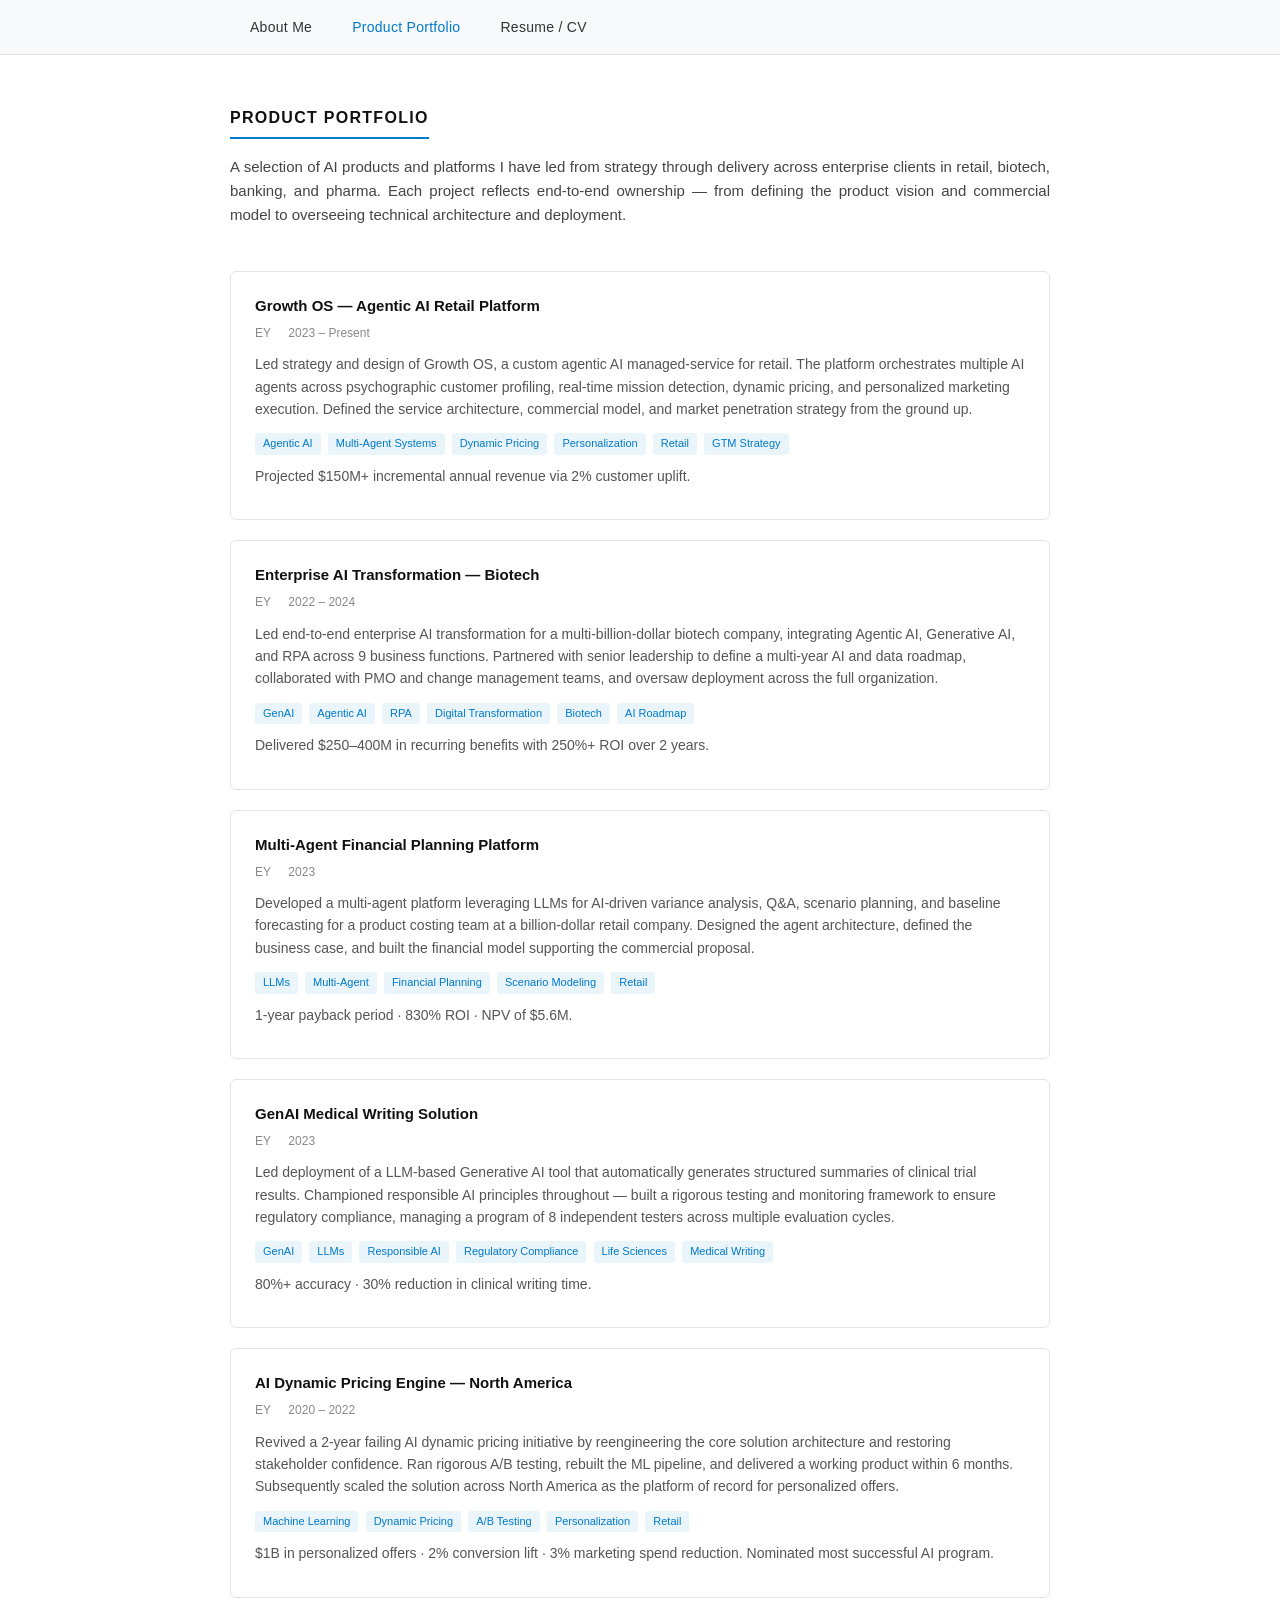
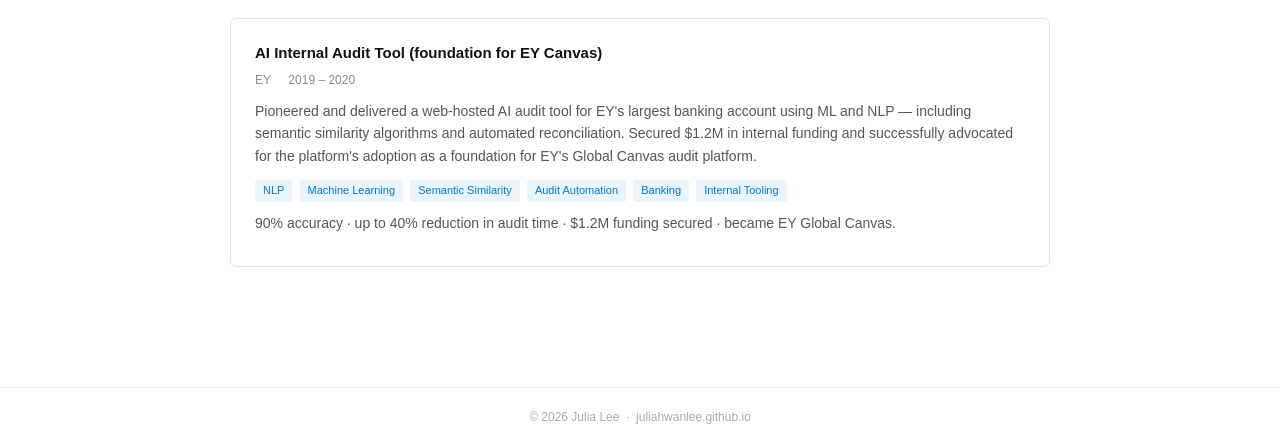
==== portfolio.html @ 1d475857 "Initial personal website" ====
<!DOCTYPE html>
<html lang="en">
<head>
  <meta charset="UTF-8" />
  <meta name="viewport" content="width=device-width, initial-scale=1.0" />
  <title>Product Portfolio — Julia Lee</title>
  <link rel="stylesheet" href="style.css" />
</head>
<body>

<nav>
  <ul>
    <li><a href="index.html">About Me</a></li>
    <li><a href="portfolio.html" class="active">Product Portfolio</a></li>
    <li><a href="resume.html">Resume / CV</a></li>
  </ul>
</nav>

<div class="container">

  <section>
    <h2>Product Portfolio</h2>
    <p>
      A selection of AI products and platforms I have led from strategy through delivery across enterprise clients in retail, biotech, banking, and pharma. Each project reflects end-to-end ownership — from defining the product vision and commercial model to overseeing technical architecture and deployment.
    </p>
  </section>

  <div class="portfolio-grid">

    <div class="card">
      <h3>Growth OS — Agentic AI Retail Platform</h3>
      <div class="card-meta">
        <span>EY</span>
        <span>2023 – Present</span>
      </div>
      <p>
        Led strategy and design of Growth OS, a custom agentic AI managed-service for retail. The platform orchestrates multiple AI agents across psychographic customer profiling, real-time mission detection, dynamic pricing, and personalized marketing execution. Defined the service architecture, commercial model, and market penetration strategy from the ground up.
      </p>
      <div>
        <span class="tag">Agentic AI</span>
        <span class="tag">Multi-Agent Systems</span>
        <span class="tag">Dynamic Pricing</span>
        <span class="tag">Personalization</span>
        <span class="tag">Retail</span>
        <span class="tag">GTM Strategy</span>
      </div>
      <p class="impact">Projected $150M+ incremental annual revenue via 2% customer uplift.</p>
    </div>

    <div class="card">
      <h3>Enterprise AI Transformation — Biotech</h3>
      <div class="card-meta">
        <span>EY</span>
        <span>2022 – 2024</span>
      </div>
      <p>
        Led end-to-end enterprise AI transformation for a multi-billion-dollar biotech company, integrating Agentic AI, Generative AI, and RPA across 9 business functions. Partnered with senior leadership to define a multi-year AI and data roadmap, collaborated with PMO and change management teams, and oversaw deployment across the full organization.
      </p>
      <div>
        <span class="tag">GenAI</span>
        <span class="tag">Agentic AI</span>
        <span class="tag">RPA</span>
        <span class="tag">Digital Transformation</span>
        <span class="tag">Biotech</span>
        <span class="tag">AI Roadmap</span>
      </div>
      <p class="impact">Delivered $250–400M in recurring benefits with 250%+ ROI over 2 years.</p>
    </div>

    <div class="card">
      <h3>Multi-Agent Financial Planning Platform</h3>
      <div class="card-meta">
        <span>EY</span>
        <span>2023</span>
      </div>
      <p>
        Developed a multi-agent platform leveraging LLMs for AI-driven variance analysis, Q&amp;A, scenario planning, and baseline forecasting for a product costing team at a billion-dollar retail company. Designed the agent architecture, defined the business case, and built the financial model supporting the commercial proposal.
      </p>
      <div>
        <span class="tag">LLMs</span>
        <span class="tag">Multi-Agent</span>
        <span class="tag">Financial Planning</span>
        <span class="tag">Scenario Modeling</span>
        <span class="tag">Retail</span>
      </div>
      <p class="impact">1-year payback period · 830% ROI · NPV of $5.6M.</p>
    </div>

    <div class="card">
      <h3>GenAI Medical Writing Solution</h3>
      <div class="card-meta">
        <span>EY</span>
        <span>2023</span>
      </div>
      <p>
        Led deployment of a LLM-based Generative AI tool that automatically generates structured summaries of clinical trial results. Championed responsible AI principles throughout — built a rigorous testing and monitoring framework to ensure regulatory compliance, managing a program of 8 independent testers across multiple evaluation cycles.
      </p>
      <div>
        <span class="tag">GenAI</span>
        <span class="tag">LLMs</span>
        <span class="tag">Responsible AI</span>
        <span class="tag">Regulatory Compliance</span>
        <span class="tag">Life Sciences</span>
        <span class="tag">Medical Writing</span>
      </div>
      <p class="impact">80%+ accuracy · 30% reduction in clinical writing time.</p>
    </div>

    <div class="card">
      <h3>AI Dynamic Pricing Engine — North America</h3>
      <div class="card-meta">
        <span>EY</span>
        <span>2020 – 2022</span>
      </div>
      <p>
        Revived a 2-year failing AI dynamic pricing initiative by reengineering the core solution architecture and restoring stakeholder confidence. Ran rigorous A/B testing, rebuilt the ML pipeline, and delivered a working product within 6 months. Subsequently scaled the solution across North America as the platform of record for personalized offers.
      </p>
      <div>
        <span class="tag">Machine Learning</span>
        <span class="tag">Dynamic Pricing</span>
        <span class="tag">A/B Testing</span>
        <span class="tag">Personalization</span>
        <span class="tag">Retail</span>
      </div>
      <p class="impact">$1B in personalized offers · 2% conversion lift · 3% marketing spend reduction. Nominated most successful AI program.</p>
    </div>

    <div class="card">
      <h3>AI Internal Audit Tool (foundation for EY Canvas)</h3>
      <div class="card-meta">
        <span>EY</span>
        <span>2019 – 2020</span>
      </div>
      <p>
        Pioneered and delivered a web-hosted AI audit tool for EY's largest banking account using ML and NLP — including semantic similarity algorithms and automated reconciliation. Secured $1.2M in internal funding and successfully advocated for the platform's adoption as a foundation for EY's Global Canvas audit platform.
      </p>
      <div>
        <span class="tag">NLP</span>
        <span class="tag">Machine Learning</span>
        <span class="tag">Semantic Similarity</span>
        <span class="tag">Audit Automation</span>
        <span class="tag">Banking</span>
        <span class="tag">Internal Tooling</span>
      </div>
      <p class="impact">90% accuracy · up to 40% reduction in audit time · $1.2M funding secured · became EY Global Canvas.</p>
    </div>

  </div>

</div>

<footer>
  &copy; 2026 Julia Lee &nbsp;·&nbsp; juliahwanlee.github.io
</footer>

</body>
</html>
---- style.css ----
* {
  margin: 0;
  padding: 0;
  box-sizing: border-box;
}

body {
  font-family: "Helvetica Neue", Helvetica, Arial, sans-serif;
  font-size: 15px;
  color: #333;
  background-color: #fff;
  line-height: 1.6;
}

/* NAV */
nav {
  background-color: #f8f9fa;
  border-bottom: 1px solid #e0e0e0;
  position: sticky;
  top: 0;
  z-index: 100;
}

nav ul {
  display: flex;
  list-style: none;
  max-width: 860px;
  margin: 0 auto;
  padding: 0 20px;
}

nav ul li a {
  display: block;
  padding: 16px 20px;
  text-decoration: none;
  color: #333;
  font-size: 14px;
  font-weight: 500;
  letter-spacing: 0.02em;
  transition: color 0.2s;
}

nav ul li a:hover,
nav ul li a.active {
  color: #007acc;
}

/* MAIN CONTAINER */
.container {
  max-width: 860px;
  margin: 0 auto;
  padding: 50px 20px 80px;
}

/* PAGE HEADER */
.page-header {
  display: flex;
  align-items: flex-start;
  gap: 36px;
  margin-bottom: 40px;
  padding-bottom: 36px;
  border-bottom: 1px solid #e8e8e8;
}

.page-header img {
  width: 150px;
  height: 150px;
  border-radius: 50%;
  object-fit: cover;
  object-position: top;
  flex-shrink: 0;
  border: 3px solid #e8e8e8;
}

.page-header-text h1 {
  font-size: 26px;
  font-weight: 600;
  margin-bottom: 4px;
  color: #111;
}

.page-header-text .title {
  font-size: 14px;
  color: #666;
  margin-bottom: 14px;
}

.contact-links {
  display: flex;
  flex-wrap: wrap;
  gap: 8px;
  margin-top: 12px;
}

.contact-links a {
  color: #007acc;
  text-decoration: none;
  font-size: 13px;
  border: 1px solid #c8dff0;
  padding: 3px 10px;
  border-radius: 3px;
  transition: background 0.2s;
}

.contact-links a:hover {
  background-color: #eaf4fb;
}

/* SECTIONS */
section {
  margin-bottom: 44px;
}

section h2 {
  font-size: 16px;
  font-weight: 600;
  text-transform: uppercase;
  letter-spacing: 0.08em;
  color: #111;
  margin-bottom: 16px;
  padding-bottom: 6px;
  border-bottom: 2px solid #007acc;
  display: inline-block;
}

p {
  text-align: justify;
  color: #444;
  margin-bottom: 12px;
}

/* HIGHLIGHTS */
.highlights {
  list-style: none;
  padding: 0;
  margin-bottom: 0;
}

.highlights li {
  padding: 8px 0 8px 18px;
  border-bottom: 1px solid #f0f0f0;
  color: #444;
  position: relative;
}

.highlights li::before {
  content: "▸";
  position: absolute;
  left: 0;
  color: #007acc;
  font-size: 12px;
  top: 10px;
}

.highlights li:last-child {
  border-bottom: none;
}

/* PORTFOLIO CARDS */
.portfolio-grid {
  display: grid;
  gap: 20px;
}

.card {
  border: 1px solid #e4e4e4;
  border-radius: 6px;
  padding: 22px 24px;
  transition: box-shadow 0.2s;
}

.card:hover {
  box-shadow: 0 3px 12px rgba(0,0,0,0.08);
}

.card h3 {
  font-size: 15px;
  font-weight: 600;
  color: #111;
  margin-bottom: 6px;
}

.card .card-meta {
  font-size: 12px;
  color: #888;
  margin-bottom: 10px;
}

.card .card-meta span {
  margin-right: 14px;
}

.card p {
  font-size: 14px;
  color: #555;
  margin-bottom: 10px;
  text-align: left;
}

.tag {
  display: inline-block;
  background: #eaf4fb;
  color: #007acc;
  font-size: 11px;
  padding: 2px 8px;
  border-radius: 3px;
  margin: 2px 3px 2px 0;
}

.impact {
  font-size: 13px;
  color: #2a7a2a;
  font-weight: 500;
  margin-top: 8px;
}

/* RESUME */
.resume-section {
  margin-bottom: 36px;
}

.resume-section h2 {
  font-size: 16px;
  font-weight: 600;
  text-transform: uppercase;
  letter-spacing: 0.08em;
  color: #111;
  margin-bottom: 14px;
  padding-bottom: 6px;
  border-bottom: 2px solid #007acc;
  display: inline-block;
}

.job {
  margin-bottom: 24px;
}

.job-header {
  display: flex;
  justify-content: space-between;
  align-items: flex-start;
  flex-wrap: wrap;
  gap: 4px;
  margin-bottom: 2px;
}

.job-header h3 {
  font-size: 15px;
  font-weight: 600;
  color: #111;
}

.job-header .dates {
  font-size: 13px;
  color: #888;
  white-space: nowrap;
}

.job .company {
  font-size: 13px;
  color: #666;
  margin-bottom: 8px;
}

.job ul {
  padding-left: 20px;
  color: #444;
}

.job ul li {
  font-size: 14px;
  margin-bottom: 6px;
  line-height: 1.55;
}

.skills-grid {
  display: grid;
  grid-template-columns: repeat(auto-fill, minmax(200px, 1fr));
  gap: 12px;
}

.skill-group h4 {
  font-size: 13px;
  font-weight: 600;
  color: #333;
  margin-bottom: 6px;
}

.skill-group p {
  font-size: 13px;
  color: #666;
  text-align: left;
}

.resume-download {
  margin-bottom: 30px;
  padding: 14px 18px;
  background: #f8f9fa;
  border: 1px solid #e0e0e0;
  border-radius: 6px;
  display: flex;
  align-items: center;
  justify-content: space-between;
  flex-wrap: wrap;
  gap: 10px;
}

.resume-download span {
  font-size: 14px;
  color: #555;
}

.btn {
  background: #007acc;
  color: #fff;
  text-decoration: none;
  padding: 7px 16px;
  border-radius: 4px;
  font-size: 13px;
  font-weight: 500;
  transition: background 0.2s;
}

.btn:hover {
  background: #005fa3;
}

/* FOOTER */
footer {
  text-align: center;
  font-size: 12px;
  color: #aaa;
  padding: 20px;
  border-top: 1px solid #eee;
  margin-top: 40px;
}

/* RESPONSIVE */
@media (max-width: 600px) {
  .page-header {
    flex-direction: column;
    align-items: center;
    text-align: center;
  }

  .contact-links {
    justify-content: center;
  }

  .job-header {
    flex-direction: column;
  }
}
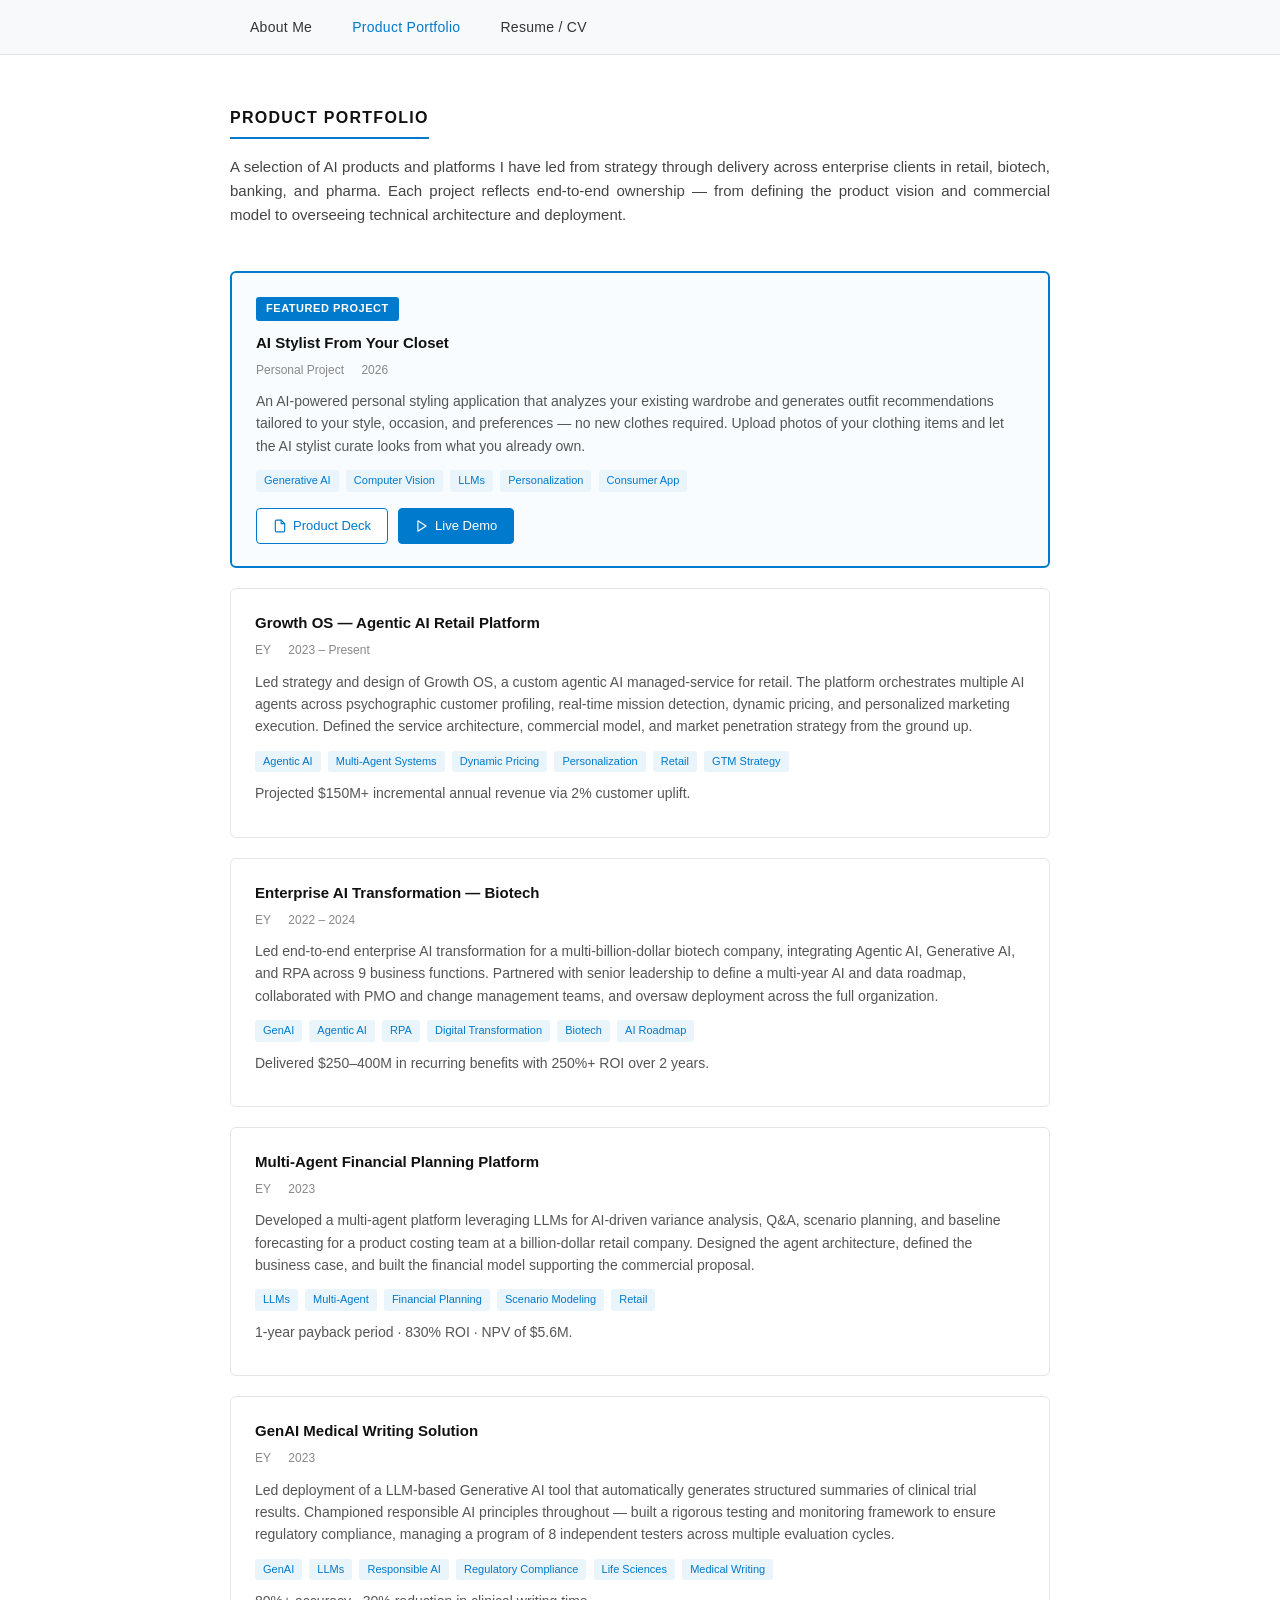
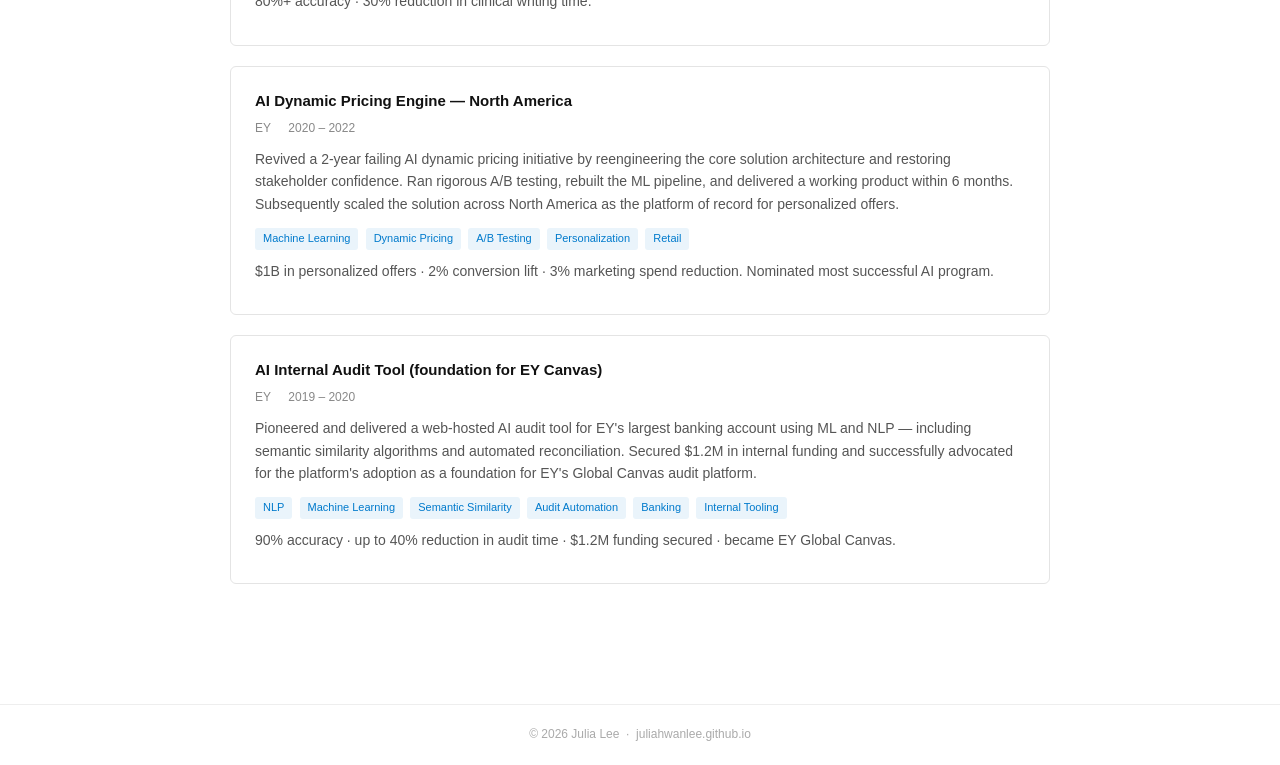
==== commit a8197fe5: "Add AI Stylist featured card with demo app shell" ====
--- a/portfolio.html
+++ b/portfolio.html
@@ -26,6 +26,35 @@
   </section>
 
   <div class="portfolio-grid">
+
+    <div class="card featured">
+      <div class="featured-badge">Featured Project</div>
+      <h3>AI Stylist From Your Closet</h3>
+      <div class="card-meta">
+        <span>Personal Project</span>
+        <span>2026</span>
+      </div>
+      <p>
+        An AI-powered personal styling application that analyzes your existing wardrobe and generates outfit recommendations tailored to your style, occasion, and preferences — no new clothes required. Upload photos of your clothing items and let the AI stylist curate looks from what you already own.
+      </p>
+      <div>
+        <span class="tag">Generative AI</span>
+        <span class="tag">Computer Vision</span>
+        <span class="tag">LLMs</span>
+        <span class="tag">Personalization</span>
+        <span class="tag">Consumer App</span>
+      </div>
+      <div class="card-links">
+        <a href="closetfinder_deck.pptx" class="card-btn" download>
+          <svg xmlns="http://www.w3.org/2000/svg" width="14" height="14" viewBox="0 0 24 24" fill="none" stroke="currentColor" stroke-width="2" stroke-linecap="round" stroke-linejoin="round"><path d="M14 2H6a2 2 0 0 0-2 2v16a2 2 0 0 0 2 2h12a2 2 0 0 0 2-2V8z"/><polyline points="14 2 14 8 20 8"/></svg>
+          Product Deck
+        </a>
+        <a href="app/index.html" class="card-btn card-btn-primary">
+          <svg xmlns="http://www.w3.org/2000/svg" width="14" height="14" viewBox="0 0 24 24" fill="none" stroke="currentColor" stroke-width="2" stroke-linecap="round" stroke-linejoin="round"><polygon points="5 3 19 12 5 21 5 3"/></svg>
+          Live Demo
+        </a>
+      </div>
+    </div>
 
     <div class="card">
       <h3>Growth OS — Agentic AI Retail Platform</h3>
--- a/style.css
+++ b/style.css
@@ -197,6 +197,62 @@
   text-align: left;
 }
 
+/* FEATURED CARD */
+.card.featured {
+  border: 2px solid #007acc;
+  background: #f8fcff;
+  position: relative;
+}
+
+.featured-badge {
+  display: inline-block;
+  background: #007acc;
+  color: #fff;
+  font-size: 11px;
+  font-weight: 600;
+  letter-spacing: 0.05em;
+  text-transform: uppercase;
+  padding: 3px 10px;
+  border-radius: 3px;
+  margin-bottom: 10px;
+}
+
+.card-links {
+  display: flex;
+  gap: 10px;
+  margin-top: 14px;
+  flex-wrap: wrap;
+}
+
+.card-btn {
+  display: inline-flex;
+  align-items: center;
+  gap: 6px;
+  padding: 7px 16px;
+  border-radius: 4px;
+  font-size: 13px;
+  font-weight: 500;
+  text-decoration: none;
+  border: 1px solid #007acc;
+  color: #007acc;
+  background: #fff;
+  transition: background 0.2s, color 0.2s;
+}
+
+.card-btn:hover {
+  background: #eaf4fb;
+}
+
+.card-btn-primary {
+  background: #007acc;
+  color: #fff;
+}
+
+.card-btn-primary:hover {
+  background: #005fa3;
+  color: #fff;
+}
+
 .tag {
   display: inline-block;
   background: #eaf4fb;
